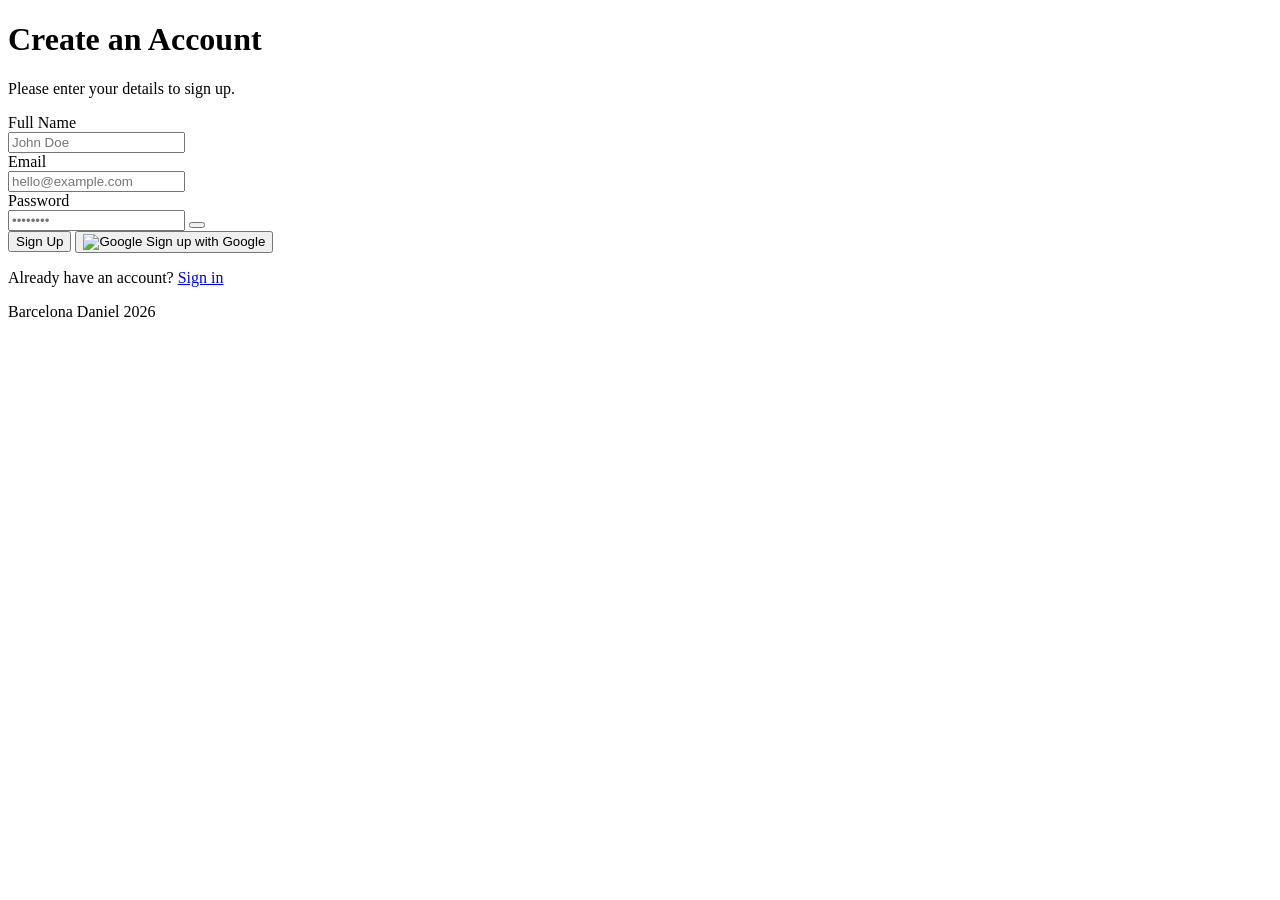
==== register.html @ 839b0015 "create register html" ====
<!doctype html>
<html lang="en">
  <head>
    <meta charset="UTF-8" />
    <meta name="viewport" content="width=device-width, initial-scale=1.0" />
    <title>Create an Account - Register</title>
    <meta
      name="description"
      content="A beautiful, responsive registration page to create an account."
    />
    <!-- Google Fonts -->
    <link rel="preconnect" href="https://fonts.googleapis.com" />
    <link rel="preconnect" href="https://fonts.gstatic.com" crossorigin />
    <link
      href="https://fonts.googleapis.com/css2?family=Outfit:wght@300;400;500;600;700&display=swap"
      rel="stylesheet"
    />
    <!-- Phosphor Icons for high quality UI icons -->
    <script src="https://unpkg.com/@phosphor-icons/web"></script>
    <link rel="stylesheet" href="styles.css" />
  </head>
  <body>
    <!-- Animated Background Shapes -->
    <div class="background-shapes">
      <div class="shape shape-1"></div>
      <div class="shape shape-2"></div>
      <div class="shape shape-3"></div>
    </div>

    <!-- Login Card container -->
    <main class="login-container">
      <!-- Logo and Heading -->
      <header class="login-header">
        <div class="logo">
          <i class="ph-fill ph-infinity"></i>
        </div>
        <h1>Create an Account</h1>
        <p>Please enter your details to sign up.</p>
      </header>

      <!-- Registration Form -->
      <form class="login-form" novalidate>
        <!-- Name Input -->
        <div class="input-group">
          <label for="name">Full Name</label>
          <div class="input-wrapper">
            <i class="ph ph-user"></i>
            <input
              type="text"
              id="name"
              placeholder="John Doe"
              required
              autocomplete="name"
            />
          </div>
        </div>

        <!-- Email Input -->
        <div class="input-group">
          <label for="email">Email</label>
          <div class="input-wrapper">
            <i class="ph ph-envelope"></i>
            <input
              type="email"
              id="email"
              placeholder="hello@example.com"
              required
              autocomplete="email"
            />
          </div>
        </div>

        <!-- Password Input -->
        <div class="input-group">
          <label for="password">Password</label>
          <div class="input-wrapper">
            <i class="ph ph-lock-key"></i>
            <input
              type="password"
              id="password"
              placeholder="••••••••"
              required
              autocomplete="new-password"
            />
            <button
              type="button"
              class="password-toggle"
              aria-label="Toggle password visibility"
            >
              <i class="ph ph-eye"></i>
            </button>
          </div>
        </div>

        <!-- Submit Buttons -->
        <button type="submit" class="btn-submit">Sign Up</button>
        <button type="button" class="btn-google">
          <img
            src="https://www.svgrepo.com/show/475656/google-color.svg"
            alt="Google"
            class="google-icon"
          />
          Sign up with Google
        </button>
      </form>

      <!-- Footer link -->
      <footer class="login-footer">
        <p>Already have an account? <a href="index.html">Sign in</a></p>
      </footer>
    </main>

    <!-- Page Footer -->
    <div class="page-footer">
      <div class="footer-content">
        <i class="ph ph-copyright"></i>
        <span>Barcelona Daniel</span>
        <span class="footer-year">2026</span>
      </div>
    </div>

    <!-- Simple JavaScript to toggle password visibility and handle form submission -->
    <script>
      const toggleBtn = document.querySelector(".password-toggle");
      const passwordInput = document.querySelector("#password");
      const eyeIcon = toggleBtn.querySelector("i");
      const form = document.querySelector(".login-form");

      // Toggle password visibility
      toggleBtn.addEventListener("click", () => {
        const type =
          passwordInput.getAttribute("type") === "password"
            ? "text"
            : "password";
        passwordInput.setAttribute("type", type);
        // Change icon based on state
        eyeIcon.className =
          type === "password" ? "ph ph-eye" : "ph ph-eye-slash";
      });

      // Handle form submission and redirect
      form.addEventListener("submit", (e) => {
        e.preventDefault();
        const submitBtn = document.querySelector(".btn-submit");

        // Simple button animation to simulate loading state
        submitBtn.innerHTML =
          '<i class="ph ph-spinner ph-spin"></i> Signing up...';
        submitBtn.style.opacity = "0.8";
        submitBtn.style.pointerEvents = "none";

        // Redirect to login page after successful "registration"
        setTimeout(() => {
          window.location.href = "index.html";
        }, 1500);
      });
    </script>
  </body>
</html>
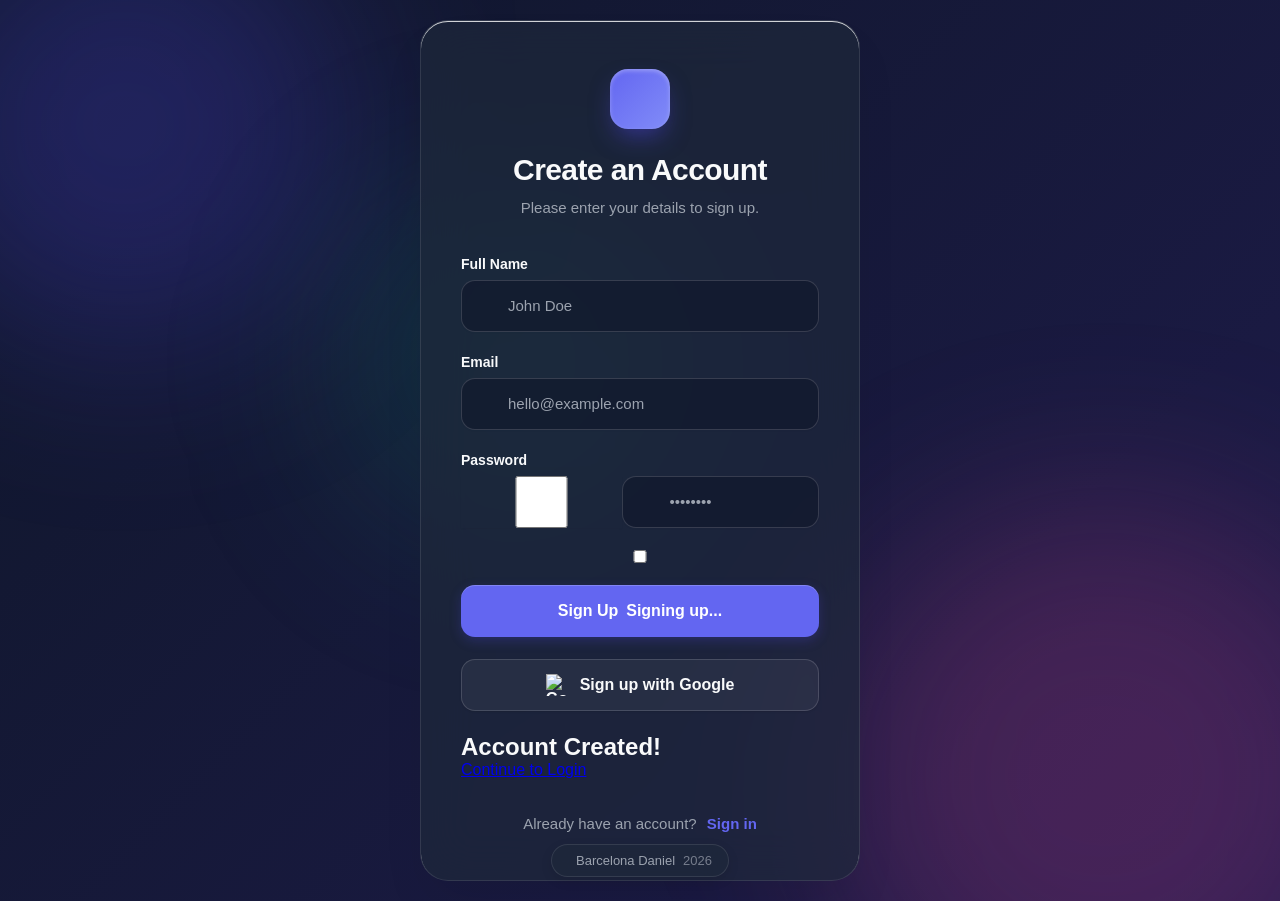
==== commit 8a3a8b8b: "update register" ====
--- a/register.html
+++ b/register.html
@@ -76,24 +76,37 @@
           <div class="input-wrapper">
             <i class="ph ph-lock-key"></i>
             <input
-              type="password"
+              type="checkbox"
+              id="toggle-password"
+              class="toggle-checkbox"
+            />
+            <input
+              type="text"
               id="password"
+              class="password-input"
               placeholder="••••••••"
               required
               autocomplete="new-password"
             />
-            <button
-              type="button"
+            <label
+              for="toggle-password"
               class="password-toggle"
               aria-label="Toggle password visibility"
             >
               <i class="ph ph-eye"></i>
-            </button>
+              <i class="ph ph-eye-slash hide-icon"></i>
+            </label>
           </div>
         </div>
 
         <!-- Submit Buttons -->
-        <button type="submit" class="btn-submit">Sign Up</button>
+        <input type="checkbox" id="register-submit" class="submit-toggle" />
+        <label for="register-submit" class="btn-submit">
+          <span class="btn-text">Sign Up</span>
+          <span class="btn-loading"
+            ><i class="ph ph-spinner ph-spin"></i> Signing up...</span
+          >
+        </label>
         <button type="button" class="btn-google">
           <img
             src="https://www.svgrepo.com/show/475656/google-color.svg"
@@ -102,6 +115,13 @@
           />
           Sign up with Google
         </button>
+
+        <!-- Redirect Overlay -->
+        <div class="redirect-overlay">
+          <i class="ph-fill ph-check-circle"></i>
+          <h2>Account Created!</h2>
+          <a href="index.html" class="redirect-btn">Continue to Login</a>
+        </div>
       </form>
 
       <!-- Footer link -->
@@ -118,42 +138,5 @@
         <span class="footer-year">2026</span>
       </div>
     </div>
-
-    <!-- Simple JavaScript to toggle password visibility and handle form submission -->
-    <script>
-      const toggleBtn = document.querySelector(".password-toggle");
-      const passwordInput = document.querySelector("#password");
-      const eyeIcon = toggleBtn.querySelector("i");
-      const form = document.querySelector(".login-form");
-
-      // Toggle password visibility
-      toggleBtn.addEventListener("click", () => {
-        const type =
-          passwordInput.getAttribute("type") === "password"
-            ? "text"
-            : "password";
-        passwordInput.setAttribute("type", type);
-        // Change icon based on state
-        eyeIcon.className =
-          type === "password" ? "ph ph-eye" : "ph ph-eye-slash";
-      });
-
-      // Handle form submission and redirect
-      form.addEventListener("submit", (e) => {
-        e.preventDefault();
-        const submitBtn = document.querySelector(".btn-submit");
-
-        // Simple button animation to simulate loading state
-        submitBtn.innerHTML =
-          '<i class="ph ph-spinner ph-spin"></i> Signing up...';
-        submitBtn.style.opacity = "0.8";
-        submitBtn.style.pointerEvents = "none";
-
-        // Redirect to login page after successful "registration"
-        setTimeout(() => {
-          window.location.href = "index.html";
-        }, 1500);
-      });
-    </script>
   </body>
 </html>
--- a/styles.css
+++ b/styles.css
@@ -0,0 +1,583 @@
+/* 
+  Modern CSS with Custom Properties, Glassmorphism, and Animations 
+*/
+
+:root {
+  /* Color Palette - Dark Mode */
+  --primary: #6366f1; /* Indigo 500 */
+  --primary-hover: #4f46e5; /* Indigo 600 */
+  --primary-light: rgba(99, 102, 241, 0.15);
+
+  /* Backgrounds & Surfaces */
+  --surface: rgba(30, 41, 59, 0.7); /* Slate 800 */
+  --surface-border: rgba(255, 255, 255, 0.1);
+  --input-bg: rgba(15, 23, 42, 0.6); /* Slate 900 */
+  --bg-gradient-1: #0f172a; /* Slate 900 */
+  --bg-gradient-2: #1e1b4b; /* Indigo 950 */
+
+  /* Text Colors */
+  --text-main: #f9fafb; /* Gray 50 */
+  --text-muted: #9ca3af; /* Gray 400 */
+
+  /* Borders & outlines */
+  --border: rgba(255, 255, 255, 0.15);
+  --border-hover: rgba(255, 255, 255, 0.3);
+  --input-focus-ring: rgba(99, 102, 241, 0.3);
+
+  /* Layout */
+  --transition: all 0.3s cubic-bezier(0.4, 0, 0.2, 1);
+}
+
+/* Reset and Base Styles */
+* {
+  margin: 0;
+  padding: 0;
+  box-sizing: border-box;
+  -webkit-font-smoothing: antialiased;
+  -moz-osx-font-smoothing: grayscale;
+}
+
+body {
+  font-family:
+    "Outfit",
+    -apple-system,
+    BlinkMacSystemFont,
+    "Segoe UI",
+    Roboto,
+    Helvetica,
+    Arial,
+    sans-serif;
+  color: var(--text-main);
+  background: linear-gradient(
+    135deg,
+    var(--bg-gradient-1),
+    var(--bg-gradient-2)
+  );
+  min-height: 100vh;
+  display: flex;
+  align-items: center;
+  justify-content: center;
+  overflow: hidden;
+  position: relative;
+  padding: 20px;
+}
+
+/* ------------------------
+   Background Animations
+------------------------ */
+.background-shapes {
+  position: absolute;
+  width: 100%;
+  height: 100%;
+  top: 0;
+  left: 0;
+  z-index: 0;
+  overflow: hidden;
+  pointer-events: none;
+}
+
+.shape {
+  position: absolute;
+  filter: blur(90px);
+  border-radius: 50%;
+  animation: float 20s infinite alternate cubic-bezier(0.4, 0, 0.2, 1);
+}
+
+.shape-1 {
+  width: 450px;
+  height: 450px;
+  background: rgba(79, 70, 229, 0.25);
+  top: -100px;
+  left: -100px;
+}
+
+.shape-2 {
+  width: 550px;
+  height: 550px;
+  background: rgba(236, 72, 153, 0.2); /* Pink tint */
+  bottom: -150px;
+  right: -100px;
+  animation-delay: -5s;
+  animation-direction: alternate-reverse;
+}
+
+.shape-3 {
+  width: 350px;
+  height: 350px;
+  background: rgba(16, 185, 129, 0.15); /* Emerald tint */
+  top: 40%;
+  left: 40%;
+  transform: translate(-50%, -50%);
+  animation-delay: -10s;
+}
+
+@keyframes float {
+  0% {
+    transform: translate(0, 0) scale(1) rotate(0deg);
+  }
+  33% {
+    transform: translate(40px, -60px) scale(1.1) rotate(15deg);
+  }
+  66% {
+    transform: translate(-30px, 30px) scale(0.9) rotate(-5deg);
+  }
+  100% {
+    transform: translate(0, 0) scale(1) rotate(0deg);
+  }
+}
+
+/* ------------------------
+   Login Container (Glassmorphism)
+------------------------ */
+.login-container {
+  position: relative;
+  z-index: 10;
+  width: 100%;
+  max-width: 440px;
+  background: var(--surface);
+  backdrop-filter: blur(24px);
+  -webkit-backdrop-filter: blur(24px);
+  border: 1px solid var(--surface-border);
+  border-radius: 28px;
+  padding: 48px 40px;
+  box-shadow:
+    0 25px 50px -12px rgba(0, 0, 0, 0.1),
+    inset 0 1px 0 rgba(255, 255, 255, 0.8);
+  transform: translateY(20px);
+  opacity: 0;
+  animation: slideUp 0.7s cubic-bezier(0.16, 1, 0.3, 1) forwards;
+}
+
+@keyframes slideUp {
+  to {
+    transform: translateY(0);
+    opacity: 1;
+  }
+}
+
+/* ------------------------
+   Header
+------------------------ */
+.login-header {
+  text-align: center;
+  margin-bottom: 36px;
+}
+
+.logo {
+  width: 60px;
+  height: 60px;
+  background: linear-gradient(135deg, var(--primary), #818cf8);
+  border-radius: 18px;
+  display: inline-flex;
+  align-items: center;
+  justify-content: center;
+  margin: 0 auto 24px;
+  box-shadow: 0 12px 24px -6px rgba(79, 70, 229, 0.5);
+  color: white;
+  font-size: 34px;
+  position: relative;
+}
+
+.logo::after {
+  content: "";
+  position: absolute;
+  inset: 0;
+  border-radius: inherit;
+  box-shadow: inset 0 2px 4px rgba(255, 255, 255, 0.3);
+}
+
+.login-header h1 {
+  font-size: 30px;
+  font-weight: 700;
+  margin-bottom: 10px;
+  letter-spacing: -0.02em;
+  color: var(--text-main);
+}
+
+.login-header p {
+  color: var(--text-muted);
+  font-size: 15px;
+  line-height: 1.5;
+}
+
+/* ------------------------
+   Form Layout & Inputs
+------------------------ */
+.login-form {
+  display: flex;
+  flex-direction: column;
+  gap: 22px;
+}
+
+.input-group {
+  display: flex;
+  flex-direction: column;
+  gap: 8px;
+}
+
+.input-group label {
+  font-size: 14px;
+  font-weight: 600;
+  color: var(--text-main);
+}
+
+.input-wrapper {
+  position: relative;
+  display: flex;
+  align-items: center;
+}
+
+/* Input Icons */
+.input-wrapper > i.ph {
+  position: absolute;
+  left: 16px;
+  color: #9ca3af;
+  font-size: 20px;
+  transition: var(--transition);
+  pointer-events: none;
+}
+
+/* Inputs */
+.input-wrapper input {
+  width: 100%;
+  height: 52px;
+  padding: 0 16px 0 46px;
+  background: var(--input-bg);
+  border: 1px solid var(--border);
+  border-radius: 14px;
+  font-family: inherit;
+  font-size: 15px;
+  color: var(--text-main);
+  transition: var(--transition);
+  box-shadow: 0 1px 2px rgba(0, 0, 0, 0.03);
+}
+
+.input-wrapper input::placeholder {
+  color: #9ca3af;
+}
+
+.input-wrapper input:hover {
+  border-color: var(--border-hover);
+}
+
+.input-wrapper input:focus {
+  outline: none;
+  border-color: var(--primary);
+  box-shadow: 0 0 0 4px var(--input-focus-ring);
+}
+
+/* Icon color change on focus */
+.input-wrapper:has(input:focus) > i.ph:first-child {
+  color: var(--primary);
+}
+
+/* Password Visibility Toggle */
+.password-toggle {
+  position: absolute;
+  right: 12px;
+  background: none;
+  border: none;
+  color: #9ca3af;
+  font-size: 20px;
+  cursor: pointer;
+  padding: 6px;
+  border-radius: 8px;
+  display: flex;
+  align-items: center;
+  justify-content: center;
+  transition: var(--transition);
+  height: calc(100% - 10px); /* Adjust to fill height without overflowing */
+  z-index: 2; /* To ensure clickability */
+}
+
+.password-toggle:hover {
+  color: var(--text-main);
+  background: rgba(255, 255, 255, 0.1);
+}
+
+.password-toggle:focus {
+  outline: none;
+  color: var(--primary);
+  background: var(--primary-light);
+}
+
+/* ------------------------
+   Form Actions (Remember/Forgot)
+------------------------ */
+.form-actions {
+  display: flex;
+  align-items: center;
+  justify-content: space-between;
+  margin-top: 2px;
+  margin-bottom: 6px;
+}
+
+/* Custom Checkbox */
+.remember-me {
+  display: flex;
+  align-items: center;
+  gap: 10px;
+  font-size: 14px;
+  font-weight: 500;
+  color: var(--text-muted);
+  cursor: pointer;
+  user-select: none;
+  transition: color 0.2s;
+}
+
+.remember-me:hover {
+  color: var(--text-main);
+}
+
+.remember-me input {
+  position: absolute;
+  opacity: 0;
+  cursor: pointer;
+  height: 0;
+  width: 0;
+}
+
+.checkmark {
+  width: 20px;
+  height: 20px;
+  border: 1px solid var(--border);
+  border-radius: 6px;
+  display: flex;
+  align-items: center;
+  justify-content: center;
+  transition: var(--transition);
+  background: var(--input-bg);
+  position: relative;
+  box-shadow: inset 0 1px 2px rgba(0, 0, 0, 0.1);
+}
+
+.remember-me:hover .checkmark {
+  border-color: var(--border-hover);
+}
+
+.remember-me input:focus-visible ~ .checkmark {
+  outline: 2px solid var(--primary);
+  outline-offset: 2px;
+}
+
+.remember-me input:checked ~ .checkmark {
+  background: var(--primary);
+  border-color: var(--primary);
+}
+
+.remember-me input:checked ~ .checkmark::after {
+  content: "";
+  position: absolute;
+  width: 5px;
+  height: 10px;
+  border: solid white;
+  border-width: 0 2px 2px 0;
+  transform: rotate(45deg);
+  /* Perfect center alignment for a 5x10 checkmark in a 20x20 container */
+  top: 2px;
+  left: 6px;
+}
+
+/* Forgot Password Link */
+.forgot-password {
+  font-size: 14px;
+  font-weight: 600;
+  color: var(--primary);
+  text-decoration: none;
+  transition: var(--transition);
+}
+
+.forgot-password:hover {
+  color: var(--primary-hover);
+  text-decoration: underline;
+}
+
+/* ------------------------
+   Buttons
+------------------------ */
+.btn-submit {
+  width: 100%;
+  height: 52px;
+  background: var(--primary);
+  color: white;
+  border: none;
+  border-radius: 14px;
+  font-size: 16px;
+  font-weight: 600;
+  font-family: inherit;
+  cursor: pointer;
+  transition: var(--transition);
+  box-shadow:
+    0 4px 12px rgba(79, 70, 229, 0.25),
+    inset 0 1px 0 rgba(255, 255, 255, 0.2);
+  display: flex;
+  align-items: center;
+  justify-content: center;
+  gap: 8px;
+}
+
+.btn-submit:hover {
+  background: var(--primary-hover);
+  transform: translateY(-2px);
+  box-shadow:
+    0 8px 16px rgba(79, 70, 229, 0.3),
+    inset 0 1px 0 rgba(255, 255, 255, 0.2);
+}
+
+.btn-submit:active {
+  transform: translateY(0);
+  box-shadow: 0 2px 6px rgba(79, 70, 229, 0.2);
+}
+
+.btn-google {
+  width: 100%;
+  height: 52px;
+  background: rgba(255, 255, 255, 0.05);
+  color: var(--text-main);
+  border: 1px solid var(--border);
+  border-radius: 14px;
+  font-size: 16px;
+  font-weight: 600;
+  font-family: inherit;
+  cursor: pointer;
+  display: flex;
+  align-items: center;
+  justify-content: center;
+  gap: 12px;
+  transition: var(--transition);
+  box-shadow: 0 1px 2px rgba(0, 0, 0, 0.1);
+}
+
+.btn-google:hover {
+  background: rgba(255, 255, 255, 0.1);
+  border-color: var(--border-hover);
+  transform: translateY(-1px);
+  box-shadow: 0 4px 6px rgba(0, 0, 0, 0.1);
+}
+
+.btn-google:active {
+  transform: translateY(0);
+}
+
+.google-icon {
+  width: 22px;
+  height: 22px;
+}
+
+/* ------------------------
+   Footer
+------------------------ */
+.login-footer {
+  text-align: center;
+  margin-top: 36px;
+}
+
+.login-footer p {
+  font-size: 15px;
+  color: var(--text-muted);
+}
+
+.login-footer a {
+  color: var(--primary);
+  font-weight: 600;
+  text-decoration: none;
+  margin-left: 6px;
+  transition: var(--transition);
+}
+
+.login-footer a:hover {
+  color: var(--primary-hover);
+  text-decoration: underline;
+}
+
+/* ------------------------
+   Page Footer
+------------------------ */
+.page-footer {
+  position: absolute;
+  bottom: 24px;
+  left: 0;
+  width: 100%;
+  display: flex;
+  justify-content: center;
+  z-index: 10;
+}
+
+.footer-content {
+  display: flex;
+  align-items: center;
+  gap: 8px;
+  padding: 8px 16px;
+  background: var(--surface);
+  backdrop-filter: blur(12px);
+  -webkit-backdrop-filter: blur(12px);
+  border: 1px solid var(--surface-border);
+  border-radius: 20px;
+  font-size: 13px;
+  font-weight: 500;
+  color: var(--text-muted);
+  box-shadow: 0 4px 12px rgba(0, 0, 0, 0.1);
+  transition: var(--transition);
+  cursor: default;
+}
+
+.footer-content:hover {
+  color: var(--text-main);
+  background: rgba(30, 41, 59, 0.85);
+  border-color: var(--border-hover);
+  transform: translateY(-2px);
+  box-shadow: 0 8px 16px rgba(0, 0, 0, 0.15);
+}
+
+.footer-content i {
+  font-size: 16px;
+  color: var(--primary);
+}
+
+.footer-year {
+  color: rgba(156, 163, 175, 0.7);
+}
+
+/* ------------------------
+   Responsive Design
+------------------------ */
+@media (max-width: 480px) {
+  body {
+    padding: 16px;
+  }
+
+  .login-container {
+    padding: 40px 24px;
+    border-radius: 24px;
+    backdrop-filter: blur(16px);
+    -webkit-backdrop-filter: blur(16px);
+  }
+
+  .login-header {
+    margin-bottom: 28px;
+  }
+
+  .logo {
+    width: 52px;
+    height: 52px;
+    font-size: 28px;
+    margin-bottom: 20px;
+  }
+
+  .login-header h1 {
+    font-size: 26px;
+  }
+
+  .login-form {
+    gap: 18px;
+  }
+
+  .input-wrapper input {
+    height: 48px;
+  }
+
+  .btn-submit,
+  .btn-google {
+    height: 48px;
+  }
+}
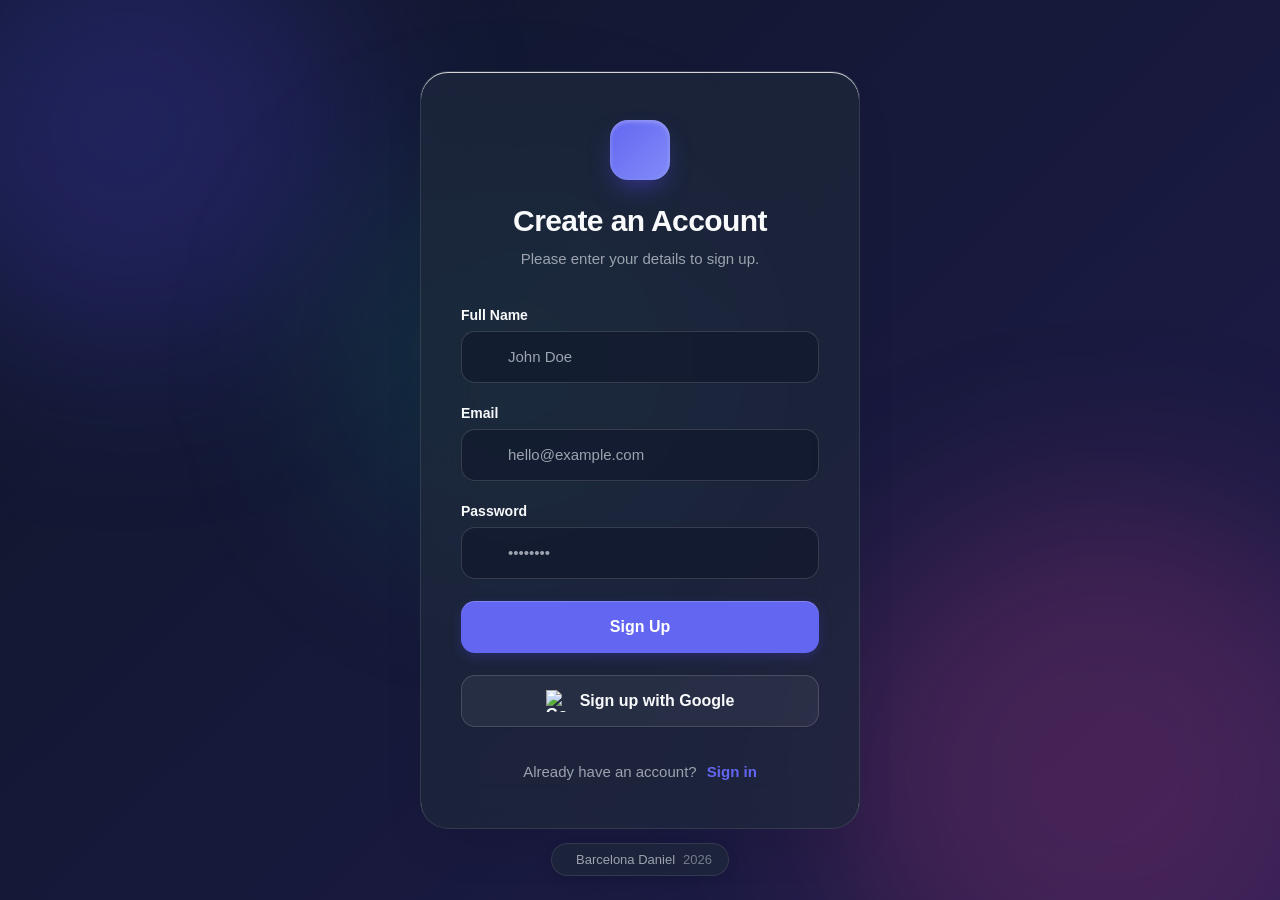
==== commit 1f1a2857: "update register" ====
--- a/register.html
+++ b/register.html
@@ -16,7 +16,16 @@
       rel="stylesheet"
     />
     <!-- Phosphor Icons for high quality UI icons -->
-    <script src="https://unpkg.com/@phosphor-icons/web"></script>
+    <link
+      rel="stylesheet"
+      type="text/css"
+      href="https://unpkg.com/@phosphor-icons/web/src/regular/style.css"
+    />
+    <link
+      rel="stylesheet"
+      type="text/css"
+      href="https://unpkg.com/@phosphor-icons/web/src/fill/style.css"
+    />
     <link rel="stylesheet" href="styles.css" />
   </head>
   <body>
--- a/styles.css
+++ b/styles.css
@@ -581,3 +581,182 @@
     height: 48px;
   }
 }
+
+/* ------------------------
+   Pure CSS Interactivity
+------------------------ */
+/* Password Toggle Hack */
+.toggle-checkbox {
+  display: none;
+}
+
+.password-input {
+  -webkit-text-security: disc;
+}
+
+.toggle-checkbox:checked + .password-input {
+  -webkit-text-security: none;
+}
+
+.password-toggle {
+  cursor: pointer;
+}
+
+.password-toggle .hide-icon {
+  display: none;
+}
+
+.toggle-checkbox:checked ~ .password-toggle .ph-eye {
+  display: none;
+}
+
+.toggle-checkbox:checked ~ .password-toggle .hide-icon {
+  display: block;
+}
+
+/* Submit Simulation Hack */
+.submit-toggle {
+  display: none;
+}
+
+.btn-submit {
+  position: relative;
+  overflow: hidden;
+  user-select: none;
+}
+
+.btn-text,
+.btn-loading {
+  display: flex;
+  align-items: center;
+  justify-content: center;
+  gap: 8px;
+  width: 100%;
+  height: 100%;
+  position: absolute;
+  top: 0;
+  left: 0;
+}
+
+.btn-loading {
+  opacity: 0;
+}
+
+/* Login Submit Animations */
+#login-submit:checked ~ .btn-submit .btn-text {
+  animation: hideTextSim 1.5s forwards;
+}
+
+#login-submit:checked ~ .btn-submit .btn-loading {
+  animation: showLoadingSim 1.5s forwards;
+}
+
+#login-submit:checked ~ .btn-submit {
+  animation: btnLoadingSim 1.5s forwards;
+}
+
+@keyframes hideTextSim {
+  0%,
+  99% {
+    opacity: 0;
+  }
+  100% {
+    opacity: 1;
+  }
+}
+
+@keyframes showLoadingSim {
+  0%,
+  99% {
+    opacity: 1;
+  }
+  100% {
+    opacity: 0;
+  }
+}
+
+@keyframes btnLoadingSim {
+  0%,
+  99% {
+    opacity: 0.8;
+    pointer-events: none;
+  }
+  100% {
+    opacity: 1;
+    pointer-events: auto;
+  }
+}
+
+/* Register Submit Animations */
+#register-submit:checked ~ .btn-submit .btn-text {
+  opacity: 0;
+}
+
+#register-submit:checked ~ .btn-submit .btn-loading {
+  opacity: 1;
+}
+
+#register-submit:checked ~ .btn-submit {
+  opacity: 0.8;
+  pointer-events: none;
+}
+
+/* Success Redirect Overlay */
+.redirect-overlay {
+  position: absolute;
+  top: 0;
+  left: 0;
+  width: 100%;
+  height: 100%;
+  background: var(--surface);
+  backdrop-filter: blur(12px);
+  -webkit-backdrop-filter: blur(12px);
+  border-radius: 28px;
+  display: flex;
+  flex-direction: column;
+  align-items: center;
+  justify-content: center;
+  gap: 16px;
+  opacity: 0;
+  pointer-events: none;
+  z-index: 20;
+}
+
+.redirect-overlay h2 {
+  color: var(--text-main);
+  font-size: 24px;
+  text-align: center;
+}
+
+.redirect-overlay i {
+  font-size: 48px;
+  color: #10b981; /* Emerald/Success color */
+  margin-bottom: 8px;
+}
+
+.redirect-btn {
+  background: var(--primary);
+  color: white;
+  padding: 12px 24px;
+  border-radius: 14px;
+  text-decoration: none;
+  font-weight: 600;
+  transition: var(--transition);
+  box-shadow: 0 4px 12px rgba(79, 70, 229, 0.25);
+}
+
+.redirect-btn:hover {
+  background: var(--primary-hover);
+  transform: translateY(-2px);
+}
+
+#register-submit:checked ~ .redirect-overlay {
+  animation: fadeInRedirect 0.4s 1.5s forwards;
+}
+
+@keyframes fadeInRedirect {
+  to {
+    opacity: 1;
+    pointer-events: auto;
+  }
+}
